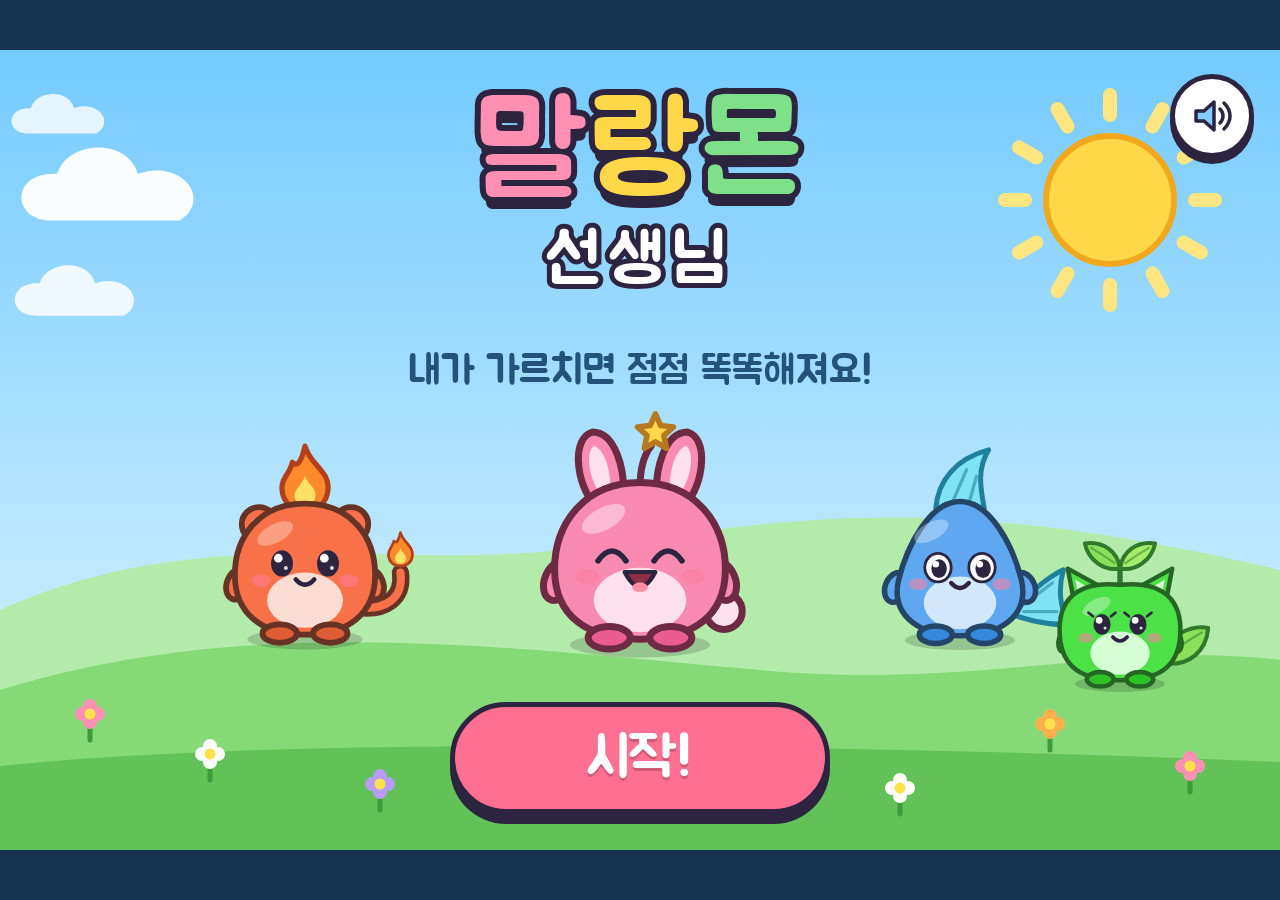
==== site/monster/index.html @ ee09e65b "말랑몬 선생님: AI를 직접 가르쳐 보는 초등 저학년용 태블릿 게임 - 알 부화 → 가르치기 → 배틀 → 진화 → 도감으로 이어지는 놀이 흐름 - 짝꿍의 두뇌는 가르친 예시만으로 " ====
<!doctype html>
<html lang="ko">
<head>
<meta charset="utf-8">
<meta name="viewport" content="width=device-width, initial-scale=1, maximum-scale=1, user-scalable=no, viewport-fit=cover">
<meta name="theme-color" content="#8fd6ff">
<meta name="mobile-web-app-capable" content="yes">
<meta name="apple-mobile-web-app-capable" content="yes">
<meta name="robots" content="noindex">
<title>말랑몬 선생님</title>
<link rel="manifest" href="manifest.webmanifest">
<link rel="icon" href="assets/icon.svg" type="image/svg+xml">
<link rel="preconnect" href="https://fonts.googleapis.com">
<link rel="preconnect" href="https://fonts.gstatic.com" crossorigin>
<link href="https://fonts.googleapis.com/css2?family=Jua&display=swap" rel="stylesheet">
<link rel="stylesheet" href="assets/game.css">
</head>
<body>
<div id="stage" aria-live="polite"></div>
<div id="rotate"><div class="rotate-box"><div class="rotate-ico">↻</div>태블릿을 옆으로 돌려 줘!</div></div>
<script src="assets/brain.js"></script>
<script src="assets/monsters.js"></script>
<script src="assets/audio.js"></script>
<script src="assets/game.js"></script>
</body>
</html>
---- site/monster/assets/game.css ----
/* 말랑몬 선생님 — 화면과 움직임
   무대(#stage)는 1280×800 크기로 그리고, 기기 화면에 맞게 통째로 늘이거나 줄여요. */
:root {
  --ink: #2d2440;
  --sky1: #7fd0ff; --sky2: #d8f4ff;
  --sun: #ffd84a;
  --fire: #ff7a3c; --fire-d: #c2401a; --fire-s: #ffe3d1;
  --water: #2fa8ef; --water-d: #1670b5; --water-s: #d8f1ff;
  --grass: #52c443; --grass-d: #2c8a2a; --grass-s: #def8d4;
  --pop: cubic-bezier(.34, 1.56, .64, 1);
  --font: 'Jua', 'Apple SD Gothic Neo', 'Noto Sans KR', 'Malgun Gothic', sans-serif;
}
* { box-sizing: border-box; -webkit-tap-highlight-color: transparent; }
html, body { margin: 0; height: 100%; overflow: hidden; background: #17324f; font-family: var(--font); color: var(--ink);
  -webkit-user-select: none; user-select: none; touch-action: none; overscroll-behavior: none; }
button { font-family: inherit; color: inherit; border: 0; background: none; padding: 0; cursor: pointer; }

#stage { position: absolute; left: 50%; top: 50%; width: 1280px; height: 800px; overflow: hidden; background: var(--sky2);
  transform-origin: 50% 50%; border-radius: 0; }
.scr { position: absolute; inset: 0; overflow: hidden; animation: scr-in .35s ease both; }
@keyframes scr-in { from { opacity: 0; } to { opacity: 1; } }

#rotate { display: none; position: fixed; inset: 0; background: rgba(23, 50, 79, .94); color: #fff; z-index: 50; align-items: center; justify-content: center; font-size: 30px; text-align: center; }
.rotate-ico { font-size: 90px; animation: spin 2.4s ease-in-out infinite; }
@keyframes spin { 0%, 20% { transform: rotate(0); } 60%, 100% { transform: rotate(90deg); } }
@media (orientation: portrait) and (max-width: 900px) { #rotate { display: flex; } }

/* ---------- 풍경 ---------- */
.bg { position: absolute; inset: 0; width: 100%; height: 100%; }
.cloud { animation: drift 60s linear infinite; }
.cloud.c2 { animation-duration: 90s; animation-delay: -40s; }
.cloud.c3 { animation-duration: 75s; animation-delay: -20s; }
@keyframes drift { from { transform: translateX(-320px); } to { transform: translateX(1500px); } }
.sun-rays { transform-box: fill-box; transform-origin: 50% 50%; animation: rays 40s linear infinite; }
@keyframes rays { to { transform: rotate(360deg); } }
.sway { transform-box: fill-box; transform-origin: 50% 100%; animation: sway 3.4s ease-in-out infinite; }
@keyframes sway { 0%, 100% { transform: rotate(-4deg); } 50% { transform: rotate(4deg); } }

/* ---------- 말랑몬 공통 움직임 ---------- */
.mw { position: absolute; width: 240px; height: 240px; pointer-events: none; }
.mw > svg, .mini > svg, .egg-w > svg { width: 100%; height: 100%; overflow: visible; display: block; }
.mon .mon-body { transform-box: fill-box; transform-origin: 50% 100%; animation: breathe 2.6s ease-in-out infinite; animation-delay: var(--d, 0s); }
@keyframes breathe { 0%, 100% { transform: scale(1, 1); } 50% { transform: scale(1.035, .962); } }
.mon .tail { transform-box: fill-box; transform-origin: 0% 85%; animation: wag 1.3s ease-in-out infinite; animation-delay: var(--d, 0s); }
@keyframes wag { 0%, 100% { transform: rotate(-7deg); } 50% { transform: rotate(8deg); } }
.mon .orn-flame { transform-box: fill-box; transform-origin: 50% 100%; animation: flicker .42s ease-in-out infinite alternate; }
@keyframes flicker { from { transform: scale(1, 1) skewX(-3deg); } to { transform: scale(.93, 1.1) skewX(4deg); } }
.mon .orn-leaf, .mon .orn-fin { transform-box: fill-box; transform-origin: 50% 100%; animation: sway 2.8s ease-in-out infinite; animation-delay: var(--d, 0s); }
.mon .eyes { transform-box: fill-box; transform-origin: 50% 50%; animation: blink 4.4s infinite; animation-delay: var(--d, 0s); }
.mon .eyes.no-blink { animation: none; }
@keyframes blink { 0%, 93%, 100% { transform: scaleY(1); } 96% { transform: scaleY(.08); } }
.mon .antenna { transform-box: fill-box; transform-origin: 30% 100%; animation: sway 2.2s ease-in-out infinite; }
.mon .wing-l { transform-box: fill-box; transform-origin: 100% 90%; animation: flap-l 1.1s ease-in-out infinite; }
.mon .wing-r { transform-box: fill-box; transform-origin: 0% 90%; animation: flap-r 1.1s ease-in-out infinite; }
@keyframes flap-l { 0%, 100% { transform: rotate(0); } 50% { transform: rotate(-14deg); } }
@keyframes flap-r { 0%, 100% { transform: rotate(0); } 50% { transform: rotate(14deg); } }
.mon .scarf-tail { transform-box: fill-box; transform-origin: 50% 0%; animation: sway 1.8s ease-in-out infinite; }
.mon.is-shadow .mon-all { filter: brightness(0) opacity(.28); }
.mon.is-shadow .mon-body, .mon.is-shadow .tail, .mon.is-shadow .eyes, .mon.is-shadow .orn-flame, .mon.is-shadow .orn-leaf, .mon.is-shadow .orn-fin { animation: none; }
.mw.glow .spark, .mini.glow .spark { animation: spark .5s ease-in-out infinite alternate; }
@keyframes spark { from { filter: drop-shadow(0 0 2px #fff6a8); } to { filter: drop-shadow(0 0 14px #ffe24a) brightness(1.25); } }
.mw.flash > svg { animation: flash .28s steps(2) 2; }
@keyframes flash { 50% { filter: brightness(3) saturate(0); } }

/* ---------- 말풍선 ---------- */
.bubble { position: absolute; background: #fff; border: 5px solid var(--ink); border-radius: 34px; padding: 20px 30px; font-size: 36px; line-height: 1.32; letter-spacing: .2px;
  box-shadow: 0 8px 0 rgba(45, 36, 64, .18); min-height: 92px; display: flex; align-items: center; opacity: 0; transform: scale(.7); transform-origin: 20% 100%; transition: opacity .18s, transform .3s var(--pop); z-index: 6; word-break: keep-all; }
.bubble.on { opacity: 1; transform: scale(1); }
.bubble::after { content: ''; position: absolute; left: var(--tail-x, 70px); bottom: -24px; width: 34px; height: 34px; background: #fff; border-right: 5px solid var(--ink); border-bottom: 5px solid var(--ink); transform: rotate(45deg) skew(12deg, 12deg); border-radius: 0 0 8px 0; }
.bubble.tail-left::after { left: -22px; bottom: 26px; transform: rotate(135deg) skew(12deg, 12deg); }
.bubble.tail-none::after { display: none; }
.bubble b { color: #ff5e7e; font-weight: 400; white-space: nowrap; }
.bubble span[class^='t-'] { white-space: nowrap; }
.bubble .t-fire { color: var(--fire-d); } .bubble .t-water { color: var(--water-d); } .bubble .t-grass { color: var(--grass-d); }

/* ---------- 버튼 ---------- */
.btn { position: absolute; display: flex; align-items: center; justify-content: center; gap: 14px; font-size: 44px; padding: 0 44px; height: 104px; border-radius: 52px; color: #fff; background: #ff6f91; border: 5px solid var(--ink);
  box-shadow: 0 10px 0 var(--ink); transition: transform .08s, box-shadow .08s; text-shadow: 0 3px 0 rgba(0, 0, 0, .18); z-index: 8; }
.btn:active, .btn.down { transform: translateY(8px); box-shadow: 0 2px 0 var(--ink); }
.btn.yellow { background: #ffc93c; color: var(--ink); text-shadow: 0 3px 0 rgba(255, 255, 255, .4); }
.btn.green { background: #52c443; }
.btn.blue { background: #3fa9f5; }
.btn.pulse { animation: pulse 1.1s ease-in-out infinite; }
@keyframes pulse { 0%, 100% { transform: scale(1); } 50% { transform: scale(1.07); } }
.btn.pulse:active { animation: none; }
.next { right: 40px; bottom: 34px; width: 132px; height: 104px; padding: 0; font-size: 52px; }
.ico-btn { position: absolute; width: 84px; height: 84px; border-radius: 50%; background: #fff; border: 5px solid var(--ink); box-shadow: 0 6px 0 var(--ink); display: flex; align-items: center; justify-content: center; z-index: 9; }
.ico-btn:active { transform: translateY(5px); box-shadow: 0 1px 0 var(--ink); }
.ico-btn svg { width: 48px; height: 48px; }
.ico-home { left: 26px; top: 24px; }
.ico-sound { right: 26px; top: 24px; }

/* 손가락 안내 */
.hand { position: absolute; width: 96px; height: 96px; z-index: 20; pointer-events: none; filter: drop-shadow(0 6px 0 rgba(0, 0, 0, .2)); }
.hand svg { width: 100%; height: 100%; display: block; }
.hand.down svg { transform: rotate(180deg); }
.hand.tap { animation: hand-tap .9s ease-in-out infinite; }
@keyframes hand-tap { 0%, 100% { transform: translate(0, 0) scale(1); } 50% { transform: translate(-10px, -18px) scale(.92); } }
.hand.dragging { animation: hand-drag 2.2s ease-in-out infinite; }
@keyframes hand-drag { 0%, 12% { transform: translate(0, 0); opacity: 0; } 22% { opacity: 1; } 78% { transform: translate(var(--hx, 0), var(--hy, 200px)); opacity: 1; } 100% { transform: translate(var(--hx, 0), var(--hy, 200px)); opacity: 0; } }

/* ---------- 타이틀 ---------- */
.logo { position: absolute; left: 0; right: 0; top: 40px; margin: 0; text-align: center; font-weight: 400; font-size: 128px; line-height: 1; letter-spacing: 4px; }
.logo span { display: inline-block; color: #fff; -webkit-text-stroke: 12px var(--ink); paint-order: stroke fill; text-shadow: 0 12px 0 var(--ink); animation: bob 1.6s ease-in-out infinite; }
.logo span:nth-child(1) { color: #ff8fb3; } .logo span:nth-child(2) { color: #ffd84a; animation-delay: .12s; } .logo span:nth-child(3) { color: #7fe08a; animation-delay: .24s; }
.logo em { display: block; font-style: normal; font-size: 70px; color: #fff; -webkit-text-stroke: 10px var(--ink); paint-order: stroke fill; margin-top: 8px; letter-spacing: 8px; }
@keyframes bob { 0%, 100% { transform: translateY(0); } 50% { transform: translateY(-14px); } }
.tagline { position: absolute; left: 0; right: 0; top: 296px; text-align: center; font-size: 40px; color: #23527a; margin: 0; }
.btn-start { left: 50%; bottom: 36px; margin-left: -190px; width: 380px; height: 112px; font-size: 56px; border-radius: 60px; }

/* ---------- 알 고르기 ---------- */
.egg-w { position: absolute; width: 240px; height: 240px; transition: transform .5s var(--pop), opacity .4s; }
.egg-w .egg-body { transform-box: fill-box; transform-origin: 50% 100%; animation: wobble 2.2s ease-in-out infinite; animation-delay: var(--d, 0s); }
@keyframes wobble { 0%, 100% { transform: rotate(-5deg); } 50% { transform: rotate(5deg); } }
.egg-w.knock .egg-body { animation: knock .32s ease-in-out; }
@keyframes knock { 0%, 100% { transform: rotate(0) scale(1); } 25% { transform: rotate(-12deg) scale(1.06, .94); } 60% { transform: rotate(10deg) scale(.96, 1.05); } }
.nest { position: absolute; width: 260px; height: 70px; }
.berry { position: absolute; width: 120px; height: 120px; z-index: 12; touch-action: none; }
.berry svg { width: 100%; height: 100%; overflow: visible; }
.berry.wait { animation: bob 1.2s ease-in-out infinite; }

/* ---------- 홈 ---------- */
.status { position: absolute; left: 130px; top: 24px; height: 84px; display: flex; align-items: center; gap: 16px; z-index: 7; }
.pill { height: 78px; background: #fff; border: 5px solid var(--ink); border-radius: 40px; padding: 0 24px 0 14px; display: flex; align-items: center; gap: 12px; font-size: 32px; box-shadow: 0 6px 0 rgba(45, 36, 64, .18); }
.pill .lv { width: 54px; height: 54px; border-radius: 50%; background: var(--sun); border: 4px solid var(--ink); display: flex; align-items: center; justify-content: center; font-size: 30px; }
.bar { width: 190px; height: 28px; border-radius: 14px; background: #e6e2ee; border: 4px solid var(--ink); overflow: hidden; }
.bar i { display: block; height: 100%; width: 0; background: linear-gradient(#ffe36e, #ffb629); border-radius: 0 10px 10px 0; transition: width .9s cubic-bezier(.2, .8, .2, 1); }
.bar.smart i { background: linear-gradient(#8ef0ff, #2fa8ef); }
.pill svg { width: 44px; height: 44px; }
.pill .num { min-width: 62px; text-align: right; }
.menu { position: absolute; left: 0; right: 0; bottom: 34px; display: flex; justify-content: center; gap: 34px; z-index: 7; }
.card-btn { position: relative; width: 330px; height: 170px; border-radius: 40px; border: 5px solid var(--ink); box-shadow: 0 10px 0 var(--ink); display: flex; align-items: center; gap: 12px; padding: 0 22px; font-size: 46px; color: #fff; text-shadow: 0 3px 0 rgba(0, 0, 0, .2); transition: transform .08s, box-shadow .08s; }
.card-btn:active { transform: translateY(8px); box-shadow: 0 2px 0 var(--ink); }
.card-btn svg { width: 110px; height: 110px; flex: none; }
.card-btn.teach { background: linear-gradient(#ffb04d, #ff8a3c); }
.card-btn.explore { background: linear-gradient(#63d3ff, #2f9df0); }
.card-btn.dex { background: linear-gradient(#b99bff, #8a5cf6); }
.card-btn .badge { position: absolute; right: -14px; top: -18px; min-width: 60px; height: 60px; padding: 0 12px; border-radius: 30px; background: #ff4f6d; border: 5px solid var(--ink); font-size: 32px; display: flex; align-items: center; justify-content: center; animation: pulse 1s ease-in-out infinite; }
.card-btn.locked { filter: grayscale(.9) brightness(.9); }
.partner-hit { position: absolute; z-index: 5; border-radius: 50%; }

/* ---------- 수업 ---------- */
.zone { position: absolute; top: 536px; width: 384px; height: 244px; border-radius: 40px; border: 6px solid var(--ink); overflow: hidden; box-shadow: 0 8px 0 rgba(45, 36, 64, .25); transition: transform .2s var(--pop), box-shadow .2s; }
.zone .zone-art { position: absolute; inset: 0; width: 100%; height: 100%; }
.zone .zone-label { position: absolute; left: 16px; top: 14px; height: 72px; padding: 0 24px 0 10px; border-radius: 36px; background: #fff; border: 5px solid var(--ink); display: flex; align-items: center; gap: 6px; font-size: 44px; }
.zone .zone-label svg { width: 52px; height: 52px; }
.zone .shelf { position: absolute; left: 10px; right: 10px; bottom: 2px; height: 104px; display: flex; align-items: flex-end; justify-content: flex-end; }
.zone .shelf .mini { width: 92px; height: 92px; margin-left: -34px; flex: none; }
.zone.hot { transform: scale(1.06) translateY(-8px); box-shadow: 0 0 0 10px #fff, 0 16px 0 rgba(45, 36, 64, .25); z-index: 4; }
.zone.hint { animation: zone-hint .7s ease-in-out infinite; z-index: 4; }
@keyframes zone-hint { 0%, 100% { box-shadow: 0 0 0 0 #fff, 0 8px 0 rgba(45, 36, 64, .25); } 50% { box-shadow: 0 0 0 14px #fff36e, 0 8px 0 rgba(45, 36, 64, .25); } }
.zone.nope { animation: nope .4s ease-in-out; }
@keyframes nope { 0%, 100% { transform: translateX(0); } 25% { transform: translateX(-14px); } 75% { transform: translateX(14px); } }
.zone.yes { animation: yes .5s var(--pop); }
@keyframes yes { 50% { transform: scale(1.1); } }
.lava { animation: lava 1.6s ease-in-out infinite alternate; }
@keyframes lava { from { opacity: .65; } to { opacity: 1; } }
.wave { animation: wave 3s ease-in-out infinite alternate; }
.wave.w2 { animation-duration: 4s; animation-direction: alternate-reverse; }
@keyframes wave { from { transform: translateX(-18px); } to { transform: translateX(18px); } }

.card { position: absolute; width: 270px; height: 270px; z-index: 10; touch-action: none; cursor: grab; }
.card .mw { position: absolute; inset: 0; width: 100%; height: 100%; }
.card .tag { position: absolute; right: -6px; top: -4px; height: 66px; padding: 0 20px 0 8px; border-radius: 33px; background: #fff; border: 5px solid var(--ink); display: flex; align-items: center; gap: 4px; font-size: 34px; box-shadow: 0 5px 0 rgba(45, 36, 64, .2); animation: bob 1.4s ease-in-out infinite; }
.card .tag svg { width: 46px; height: 46px; }
.card.grab { cursor: grabbing; filter: drop-shadow(0 26px 14px rgba(0, 0, 0, .22)); z-index: 15; }
.card.picked::before { content: ''; position: absolute; inset: -10px; border-radius: 50%; border: 8px dashed #fff; animation: rays 6s linear infinite; }
.dots { position: absolute; left: 50%; top: 40px; transform: translateX(-50%); display: flex; gap: 14px; z-index: 6; }
.dots i { width: 30px; height: 30px; border-radius: 50%; background: #fff; border: 5px solid var(--ink); transition: background .3s, transform .3s var(--pop); }
.dots i.done { background: var(--sun); transform: scale(1.15); }
.lesson-smart { position: absolute; right: 130px; top: 26px; z-index: 6; }

/* ---------- 배틀 ---------- */
.hud { position: absolute; top: 24px; height: 96px; background: #fff; border: 5px solid var(--ink); border-radius: 30px; box-shadow: 0 6px 0 rgba(45, 36, 64, .2); padding: 8px 22px; z-index: 6; display: flex; flex-direction: column; justify-content: center; min-width: 300px; }
.hud.me { left: 130px; } .hud.foe { right: 130px; }
.hud .nm { font-size: 30px; display: flex; align-items: center; gap: 8px; height: 38px; }
.hud .nm svg { width: 34px; height: 34px; }
.hearts { display: flex; gap: 6px; height: 36px; }
.hearts svg { width: 36px; height: 36px; transition: transform .3s var(--pop), filter .3s; }
.hearts svg.off { filter: grayscale(1) brightness(1.5) opacity(.45); transform: scale(.8); }
.hpbar { width: 250px; height: 24px; border-radius: 12px; background: #e6e2ee; border: 4px solid var(--ink); overflow: hidden; }
.hpbar i { display: block; height: 100%; width: 100%; background: linear-gradient(#8df07a, #3fbf3a); transition: width .5s cubic-bezier(.2, .8, .2, 1), background .3s; }
.hpbar i.low { background: linear-gradient(#ffb04d, #ff6a3c); }
.think { position: absolute; left: 150px; top: 150px; width: 470px; height: 214px; background: #fff; border: 5px solid var(--ink); border-radius: 60px; box-shadow: 0 8px 0 rgba(45, 36, 64, .18); z-index: 7; display: flex; align-items: center; justify-content: center; gap: 12px; font-size: 34px; opacity: 0; transform: scale(.4); transform-origin: 30% 120%; transition: opacity .2s, transform .35s var(--pop); padding: 0 20px; text-align: center; line-height: 1.25; }
.think.on { opacity: 1; transform: scale(1); }
.think::before, .think::after { content: ''; position: absolute; background: #fff; border: 5px solid var(--ink); border-radius: 50%; }
.think::before { width: 40px; height: 40px; left: 110px; bottom: -44px; }
.think::after { width: 22px; height: 22px; left: 96px; bottom: -74px; }
.think .mini { width: 140px; height: 140px; flex: none; }
.think .arrow { font-size: 44px; color: #b9b2c9; }
.think .ticon svg { width: 92px; height: 92px; animation: pop-in .4s var(--pop) both; }
.think .q { font-size: 110px; color: #b9b2c9; animation: bob .8s ease-in-out infinite; }
.dotty i { display: inline-block; width: 18px; height: 18px; margin: 0 6px; border-radius: 50%; background: #b9b2c9; animation: dotty .9s ease-in-out infinite; }
.dotty i:nth-child(2) { animation-delay: .15s; } .dotty i:nth-child(3) { animation-delay: .3s; }
@keyframes dotty { 0%, 100% { transform: translateY(0); } 40% { transform: translateY(-16px); } }
.battle-bubble { left: 250px; right: 250px; bottom: 30px; justify-content: center; text-align: center; min-height: 110px; }
.btn-attack { left: 50%; bottom: 34px; margin-left: -170px; width: 340px; height: 116px; font-size: 56px; border-radius: 58px; }
.callout { position: absolute; left: 0; right: 0; top: 300px; text-align: center; font-size: 96px; color: #fff; -webkit-text-stroke: 12px var(--ink); paint-order: stroke fill; z-index: 16; pointer-events: none; animation: callout 1.1s var(--pop) both; }
.callout.good { color: #ffe24a; } .callout.meh { color: #cfd6e6; font-size: 72px; }
@keyframes callout { 0% { transform: scale(.2) rotate(-8deg); opacity: 0; } 25% { transform: scale(1.12) rotate(2deg); opacity: 1; } 75% { transform: scale(1) rotate(0); opacity: 1; } 100% { transform: scale(1.15); opacity: 0; } }
.shot { position: absolute; width: 96px; height: 96px; z-index: 14; pointer-events: none; }
.shot svg { width: 100%; height: 100%; overflow: visible; }
.p { position: absolute; z-index: 15; pointer-events: none; border-radius: 50%; }
.p.star { border-radius: 0; background: none !important; }
.p.star svg { width: 100%; height: 100%; overflow: visible; }
.shake { animation: shake .4s linear; }
@keyframes shake { 0%, 100% { transform: translate(0, 0); } 20% { transform: translate(-10px, 6px); } 40% { transform: translate(9px, -6px); } 60% { transform: translate(-7px, -4px); } 80% { transform: translate(6px, 5px); } }
@keyframes pop-in { from { transform: scale(0); } to { transform: scale(1); } }

/* ---------- 겹쳐 보여 주는 판 (보상, 진화, 도감) ---------- */
.veil { position: absolute; inset: 0; background: rgba(28, 22, 48, .62); z-index: 30; display: flex; align-items: center; justify-content: center; animation: scr-in .3s ease both; }
.panel { position: relative; width: 860px; padding: 40px 50px 150px; border-radius: 50px; background: #fffaf0; border: 6px solid var(--ink); box-shadow: 0 14px 0 var(--ink); text-align: center; animation: panel-in .5s var(--pop) both; }
@keyframes panel-in { from { transform: scale(.6) translateY(60px); opacity: 0; } to { transform: none; opacity: 1; } }
.panel h2 { margin: 0 0 20px; font-weight: 400; font-size: 64px; color: #ff6f91; }
.panel p { margin: 10px 0; font-size: 36px; line-height: 1.35; word-break: keep-all; }
.panel .row { display: flex; align-items: center; justify-content: center; gap: 20px; font-size: 38px; margin: 22px 0; }
.panel .row .bar { width: 420px; height: 40px; border-radius: 20px; }
.panel .row .num { min-width: 110px; text-align: left; font-size: 46px; }
.panel .row svg { width: 60px; height: 60px; }
.panel .friends { display: flex; justify-content: center; gap: 4px; min-height: 150px; }
.panel .friends .mini { width: 150px; height: 150px; animation: pop-in .5s var(--pop) both; }
.panel .btn { left: 50%; bottom: 34px; margin-left: -150px; width: 300px; }
.up { color: #1b9a4a; font-size: 34px; animation: pop-in .5s var(--pop) both; display: inline-block; }

.evo { position: absolute; inset: 0; z-index: 40; background: radial-gradient(circle at 50% 55%, #fff7c2 0, #ffb84d 26%, #6b3fd4 62%, #1c1630 100%); display: flex; align-items: center; justify-content: center; animation: scr-in .4s ease both; overflow: hidden; }
.evo .rays { position: absolute; left: 50%; top: 55%; width: 1800px; height: 1800px; margin: -900px 0 0 -900px; background: repeating-conic-gradient(rgba(255, 255, 255, .22) 0 10deg, transparent 10deg 20deg); animation: rays 14s linear infinite; }
.evo .mw { position: absolute; left: 50%; top: 55%; width: 420px; height: 420px; margin: -230px 0 0 -210px; }
.evo .mw.white > svg { filter: brightness(0) invert(1) drop-shadow(0 0 30px #fff); }
.evo .mw.pulse-a { animation: evo-pulse .5s ease-in-out infinite; }
@keyframes evo-pulse { 0%, 100% { transform: scale(1); } 50% { transform: scale(1.18); } }
.evo h2 { position: absolute; left: 0; right: 0; top: 50px; margin: 0; font-weight: 400; font-size: 100px; text-align: center; color: #fff; -webkit-text-stroke: 12px var(--ink); paint-order: stroke fill; }
.evo .btn { left: 50%; bottom: 40px; margin-left: -150px; width: 300px; }
.evo .whiteout { position: absolute; inset: 0; background: #fff; opacity: 0; pointer-events: none; }

.dex-title { position: absolute; left: 130px; top: 22px; font-size: 60px; margin: 0; font-weight: 400; color: #fff; -webkit-text-stroke: 10px var(--ink); paint-order: stroke fill; }
.dex-count { position: absolute; left: 290px; top: 34px; font-size: 36px; background: #fff; border: 5px solid var(--ink); border-radius: 34px; padding: 6px 24px; }
.dex-grid { position: absolute; left: 30px; top: 130px; width: 760px; display: grid; grid-template-columns: repeat(3, 1fr); gap: 16px; }
.dex-cell { position: relative; height: 204px; border-radius: 30px; border: 5px solid var(--ink); background: #fff; box-shadow: 0 6px 0 rgba(45, 36, 64, .2); overflow: hidden; }
.dex-cell.t-fire { background: var(--fire-s); } .dex-cell.t-water { background: var(--water-s); } .dex-cell.t-grass { background: var(--grass-s); }
.dex-cell .mini { position: absolute; left: 50%; top: 2px; width: 160px; height: 160px; margin-left: -80px; }
.dex-cell .nm { position: absolute; left: 0; right: 0; bottom: 8px; text-align: center; font-size: 30px; }
.dex-cell .cnt { position: absolute; right: 10px; top: 8px; font-size: 26px; background: #fff; border: 4px solid var(--ink); border-radius: 20px; padding: 0 12px; }
.dex-cell .ti { position: absolute; left: 10px; top: 8px; width: 40px; height: 40px; }
.dex-cell .ti svg { width: 100%; height: 100%; }
.dex-cell.unknown { background: #e9e6f2; }
.dex-cell.unknown .nm { color: #9a94ad; }
.mem { position: absolute; right: 30px; top: 130px; width: 430px; height: 644px; border-radius: 34px; border: 5px solid var(--ink); background: #fffaf0; box-shadow: 0 6px 0 rgba(45, 36, 64, .2); padding: 18px 20px; }
.mem h3 { margin: 0 0 4px; font-weight: 400; font-size: 38px; text-align: center; }
.mem p { margin: 0 0 10px; font-size: 26px; text-align: center; color: #6c6485; }
.mem-row { display: flex; align-items: center; gap: 8px; height: 150px; border-radius: 24px; margin-bottom: 12px; padding: 0 12px; overflow: hidden; }
.mem-row.t-fire { background: var(--fire-s); } .mem-row.t-water { background: var(--water-s); } .mem-row.t-grass { background: var(--grass-s); }
.mem-row > svg { width: 60px; height: 60px; flex: none; }
.mem-row .minis { display: flex; flex: 1; overflow: hidden; }
.mem-row .mini { width: 84px; height: 84px; margin-right: -42px; flex: none; }
.mem-row .n { font-size: 40px; flex: none; min-width: 56px; text-align: right; }
.mem-empty { font-size: 26px; color: #9a94ad; }
.reset { position: absolute; right: 124px; top: 44px; font-size: 22px; color: #9a94ad; text-decoration: underline; z-index: 9; padding: 10px; }

.mini { position: relative; pointer-events: none; }

@media (prefers-reduced-motion: reduce) {
  .cloud, .sun-rays, .logo span, .btn.pulse, .evo .rays { animation: none !important; }
}
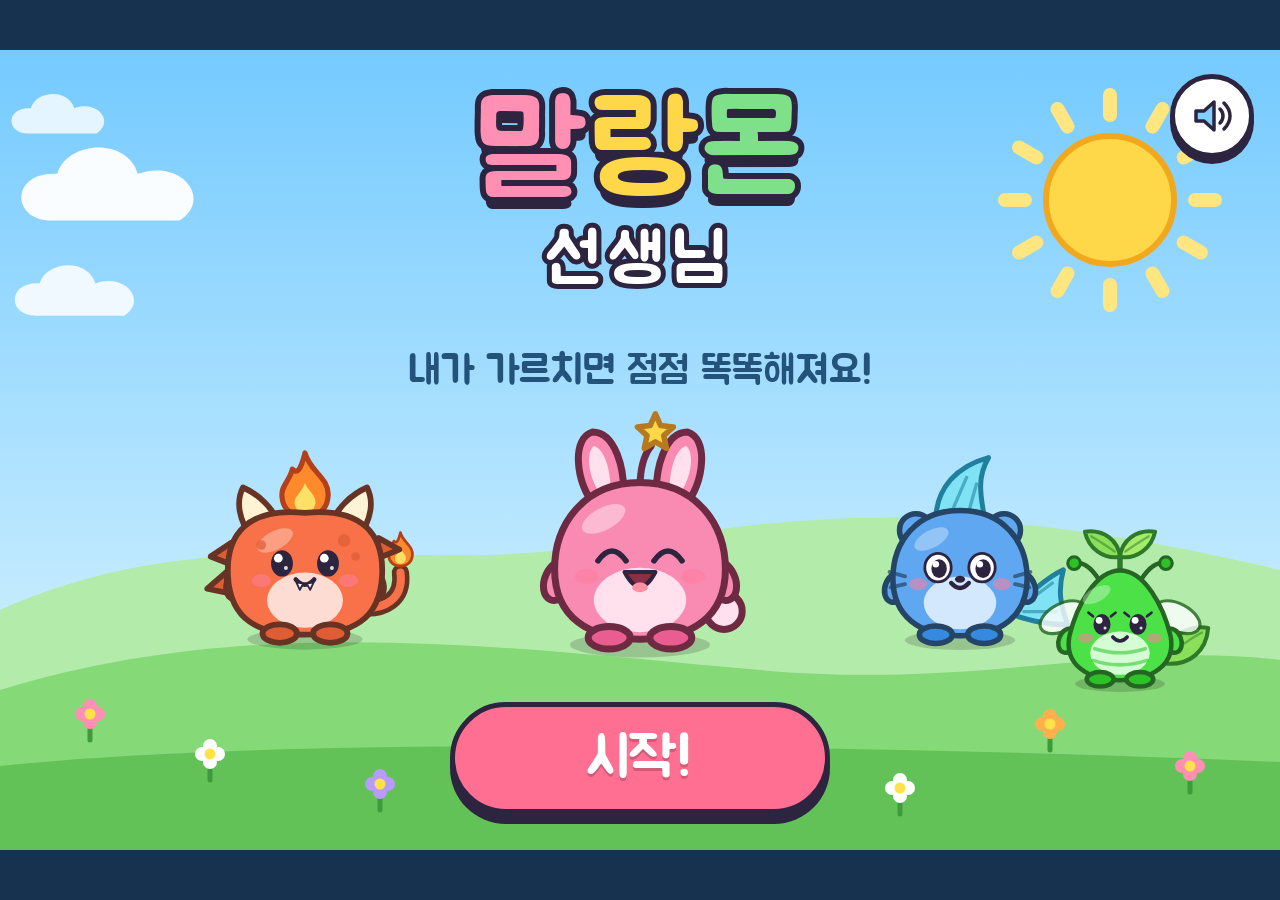
==== commit 6fb73348: "말랑몬 선생님: 이름·아바타, 걸어 다니는 동네 지도, 전설 말랑몬 - 아이마다 따로 저장하는 프로필(최대 4명)과 내 모습 꾸미기. 이름은 기기에만 저장 - 제주 바닷가 아파트 " ====
--- a/site/monster/index.html
+++ b/site/monster/index.html
@@ -20,6 +20,8 @@
 <div id="rotate"><div class="rotate-box"><div class="rotate-ico">↻</div>태블릿을 옆으로 돌려 줘!</div></div>
 <script src="assets/brain.js"></script>
 <script src="assets/monsters.js"></script>
+<script src="assets/art2.js"></script>
+<script src="assets/world.js"></script>
 <script src="assets/audio.js"></script>
 <script src="assets/game.js"></script>
 </body>
--- a/site/monster/assets/game.css
+++ b/site/monster/assets/game.css
@@ -13,6 +13,7 @@
 * { box-sizing: border-box; -webkit-tap-highlight-color: transparent; }
 html, body { margin: 0; height: 100%; overflow: hidden; background: #17324f; font-family: var(--font); color: var(--ink);
   -webkit-user-select: none; user-select: none; touch-action: none; overscroll-behavior: none; }
+input { font-family: inherit; -webkit-user-select: text; user-select: text; }
 button { font-family: inherit; color: inherit; border: 0; background: none; padding: 0; cursor: pointer; }
 
 #stage { position: absolute; left: 50%; top: 50%; width: 1280px; height: 800px; overflow: hidden; background: var(--sky2);
@@ -234,11 +235,11 @@
 
 .dex-title { position: absolute; left: 130px; top: 22px; font-size: 60px; margin: 0; font-weight: 400; color: #fff; -webkit-text-stroke: 10px var(--ink); paint-order: stroke fill; }
 .dex-count { position: absolute; left: 290px; top: 34px; font-size: 36px; background: #fff; border: 5px solid var(--ink); border-radius: 34px; padding: 6px 24px; }
-.dex-grid { position: absolute; left: 30px; top: 130px; width: 760px; display: grid; grid-template-columns: repeat(3, 1fr); gap: 16px; }
-.dex-cell { position: relative; height: 204px; border-radius: 30px; border: 5px solid var(--ink); background: #fff; box-shadow: 0 6px 0 rgba(45, 36, 64, .2); overflow: hidden; }
+.dex-grid { position: absolute; left: 30px; top: 126px; width: 760px; display: grid; grid-template-columns: repeat(3, 1fr); gap: 12px; }
+.dex-cell { position: relative; height: 150px; border-radius: 30px; border: 5px solid var(--ink); background: #fff; box-shadow: 0 6px 0 rgba(45, 36, 64, .2); overflow: hidden; }
 .dex-cell.t-fire { background: var(--fire-s); } .dex-cell.t-water { background: var(--water-s); } .dex-cell.t-grass { background: var(--grass-s); }
-.dex-cell .mini { position: absolute; left: 50%; top: 2px; width: 160px; height: 160px; margin-left: -80px; }
-.dex-cell .nm { position: absolute; left: 0; right: 0; bottom: 8px; text-align: center; font-size: 30px; }
+.dex-cell .mini { position: absolute; left: 50%; top: 0; width: 118px; height: 118px; margin-left: -59px; }
+.dex-cell .nm { position: absolute; left: 0; right: 0; bottom: 5px; text-align: center; font-size: 26px; }
 .dex-cell .cnt { position: absolute; right: 10px; top: 8px; font-size: 26px; background: #fff; border: 4px solid var(--ink); border-radius: 20px; padding: 0 12px; }
 .dex-cell .ti { position: absolute; left: 10px; top: 8px; width: 40px; height: 40px; }
 .dex-cell .ti svg { width: 100%; height: 100%; }
@@ -258,6 +259,103 @@
 
 .mini { position: relative; pointer-events: none; }
 
+.dex-cell .kind { position: absolute; left: 54px; top: 10px; font-size: 20px; color: #6c6485; }
+.dex-cell.legend { background: linear-gradient(#fff3b8, #ffd66e); border-color: #b7791f; box-shadow: 0 6px 0 #b7791f; }
+.dex-cell.legend.unknown { background: #e9e6f2; border-color: var(--ink); box-shadow: 0 6px 0 rgba(45, 36, 64, .2); }
+.dex-cell.legend .mini { width: 132px; height: 132px; margin-left: -66px; top: -8px; }
+.dex-edit { position: absolute; left: 540px; top: 30px; height: 68px; padding: 0 26px; border-radius: 34px; background: #fff; border: 5px solid var(--ink); box-shadow: 0 6px 0 var(--ink); font-size: 30px; z-index: 9; }
+
+/* ---------- 전설과 곤충 날개 ---------- */
+.mon-legend .aura { opacity: .22; transform-box: fill-box; transform-origin: 50% 50%; animation: aura 1.8s ease-in-out infinite; }
+@keyframes aura { 0%, 100% { transform: scale(.86); opacity: .16; } 50% { transform: scale(1.04); opacity: .34; } }
+.mon-legend .lg-wing.wing-l { transform-box: fill-box; transform-origin: 100% 100%; animation: flap-l 1.5s ease-in-out infinite; }
+.mon-legend .lg-wing.wing-r { transform-box: fill-box; transform-origin: 0% 100%; animation: flap-r 1.5s ease-in-out infinite; }
+.mon-legend .mon-body { animation-duration: 3.2s; }
+.mon-legend.is-shadow .aura { display: none; }
+.mon .bugwing { transform-box: fill-box; animation: buzz .12s linear infinite alternate; }
+.mon .bw-l { transform-origin: 100% 60%; } .mon .bw-r { transform-origin: 0% 60%; }
+@keyframes buzz { from { transform: rotate(-7deg); } to { transform: rotate(7deg); } }
+.mon.is-shadow .bugwing { animation: none; }
+
+/* ---------- 주인공 아이 ---------- */
+.kid { overflow: visible; display: block; width: 100%; height: 100%; }
+.kid .leg { transform-box: fill-box; transform-origin: 50% 0; }
+.kid .kid-top { animation: kidle 2.4s ease-in-out infinite; }
+@keyframes kidle { 0%, 100% { transform: translateY(0); } 50% { transform: translateY(1.6px); } }
+.kid.walking .leg-l { animation: step .34s ease-in-out infinite alternate; }
+.kid.walking .leg-r { animation: step .34s ease-in-out infinite alternate-reverse; }
+@keyframes step { from { transform: rotate(-26deg); } to { transform: rotate(26deg); } }
+.kid.walking .kid-top { animation: kbob .17s ease-in-out infinite alternate; }
+@keyframes kbob { from { transform: translateY(0); } to { transform: translateY(-5px); } }
+.kid .arm { transform-box: fill-box; transform-origin: 50% 8%; }
+.kid.walking .arm-l { animation: step .34s ease-in-out infinite alternate-reverse; }
+.kid.walking .arm-r { animation: step .34s ease-in-out infinite alternate; }
+
+/* ---------- 누가 할까 / 이름 / 꾸미기 ---------- */
+.big-title { position: absolute; left: 0; right: 0; top: 46px; margin: 0; text-align: center; font-weight: 400; font-size: 76px; color: #fff; -webkit-text-stroke: 11px var(--ink); paint-order: stroke fill; }
+.pf-row { position: absolute; left: 0; right: 0; top: 200px; display: flex; justify-content: center; gap: 30px; }
+.pf-card { position: relative; width: 262px; height: 440px; border-radius: 44px; background: #fffaf0; border: 6px solid var(--ink); box-shadow: 0 12px 0 var(--ink); display: flex; flex-direction: column; align-items: center; padding-top: 18px; transition: transform .08s, box-shadow .08s; animation: panel-in .5s var(--pop) both; }
+.pf-card:active { transform: translateY(9px); box-shadow: 0 3px 0 var(--ink); }
+.pf-card .av { width: 170px; height: 240px; }
+.pf-card .pn { font-size: 46px; margin-top: 2px; }
+.pf-card .pl { font-size: 28px; color: #6c6485; margin-top: 2px; }
+.pf-card .pm { position: absolute; right: -16px; top: 150px; width: 110px; height: 110px; }
+.pf-card.new { background: #eaf7ff; border-style: dashed; }
+.pf-card .tag { position: absolute; top: -22px; left: 50%; transform: translateX(-50%); background: #ffc93c; border: 5px solid var(--ink); border-radius: 26px; padding: 2px 20px; font-size: 26px; white-space: nowrap; }
+.pf-card .plus { font-size: 150px; line-height: 250px; color: #7fb4d8; }
+.name-in { position: absolute; left: 50%; top: 330px; margin-left: -260px; width: 520px; height: 120px; border-radius: 40px; border: 6px solid var(--ink); background: #fff; font-size: 64px; text-align: center; color: var(--ink); box-shadow: inset 0 6px 0 rgba(45, 36, 64, .1); outline: none; }
+.name-in.nope { animation: nope .4s ease-in-out; }
+.name-chips { position: absolute; left: 0; right: 0; top: 480px; display: flex; justify-content: center; gap: 18px; }
+.chip { height: 74px; padding: 0 30px; border-radius: 37px; background: #fff; border: 5px solid var(--ink); box-shadow: 0 6px 0 var(--ink); font-size: 36px; }
+.chip:active { transform: translateY(5px); box-shadow: 0 1px 0 var(--ink); }
+.mk-prev { position: absolute; left: 70px; top: 120px; width: 400px; height: 560px; border-radius: 50px; background: rgba(255, 255, 255, .7); border: 6px solid var(--ink); display: flex; flex-direction: column; align-items: center; justify-content: center; }
+.mk-prev .av { width: 300px; height: 425px; }
+.mk-prev .pn { font-size: 46px; }
+.mk-rows { position: absolute; left: 510px; top: 112px; width: 730px; }
+.mk-row { display: flex; align-items: center; gap: 12px; height: 96px; }
+.mk-row .lab { width: 118px; font-size: 30px; text-align: right; padding-right: 8px; color: #23527a; }
+.opt { width: 82px; height: 82px; border-radius: 24px; background: #fff; border: 5px solid var(--ink); box-shadow: 0 5px 0 rgba(45, 36, 64, .3); padding: 0; overflow: hidden; display: flex; align-items: center; justify-content: center; }
+.opt.sw { border-radius: 50%; width: 72px; height: 72px; }
+.opt .av { width: 96px; height: 136px; margin-top: 52px; flex: none; }
+.opt.on { box-shadow: 0 0 0 7px #ffc93c, 0 5px 0 rgba(45, 36, 64, .3); transform: scale(1.06); }
+.btn-done { right: 50px; bottom: 30px; left: auto; margin: 0; width: 300px; }
+
+/* ---------- 동네 지도 ---------- */
+.scr-map { background: #8fd97a; touch-action: none; }
+.world { position: absolute; left: 0; top: 0; width: 2400px; height: 1600px; will-change: transform; }
+.world .ground { position: absolute; left: 0; top: 0; display: block; }
+.obj { position: absolute; pointer-events: none; }
+.obj svg { display: block; overflow: visible; }
+.ent { position: absolute; left: 0; top: 0; pointer-events: none; will-change: transform; }
+.ent.pl { width: 84px; height: 119px; margin: -110px 0 0 -42px; }
+.ent.pl .flip, .ent.pal .flip { width: 100%; height: 100%; transition: transform .12s; }
+.ent.pal { width: 100px; height: 100px; margin: -90px 0 0 -50px; }
+.ent.pal svg, .ent.wd svg { width: 100%; height: 100%; overflow: visible; display: block; }
+.ent.wd { width: 116px; height: 116px; margin: -104px 0 0 -58px; }
+.ent.wd.pop { animation: pop-in .5s var(--pop) both; }
+.ent .who { position: absolute; left: 50%; bottom: 100%; transform: translateX(-50%); white-space: nowrap; background: #fff; border: 4px solid var(--ink); border-radius: 18px; padding: 0 12px; font-size: 22px; line-height: 30px; }
+.ent .bang { position: absolute; left: 50%; top: -34px; margin-left: -17px; width: 34px; height: 34px; border-radius: 50%; background: #ffc93c; border: 4px solid var(--ink); font-size: 24px; line-height: 27px; text-align: center; animation: bob .7s ease-in-out infinite; }
+.lair { position: absolute; width: 150px; height: 150px; margin: -150px 0 0 -75px; pointer-events: none; }
+.lair svg { width: 100%; height: 100%; overflow: visible; }
+.lair .q { position: absolute; left: 50%; top: 40px; margin-left: -34px; width: 68px; height: 68px; border-radius: 50%; background: rgba(45, 36, 64, .78); border: 4px solid #fff; color: #fff; font-size: 44px; line-height: 60px; text-align: center; }
+.lair .prog { position: absolute; left: 50%; top: 112px; transform: translateX(-50%); display: flex; gap: 5px; }
+.lair .prog i { width: 18px; height: 18px; border-radius: 50%; background: #fff; border: 4px solid var(--ink); }
+.lair .prog i.on { background: var(--sun); }
+.lair.awake .mini { animation: bob 1s ease-in-out infinite; }
+.gmark { position: absolute; width: 70px; height: 70px; margin: -70px 0 0 -35px; pointer-events: none; z-index: 5000; animation: bob .8s ease-in-out infinite; }
+.gmark svg, .gedge svg { width: 100%; height: 100%; display: block; overflow: visible; }
+.gedge { position: absolute; left: 0; top: 0; width: 84px; height: 84px; margin: -42px 0 0 -42px; z-index: 8; pointer-events: none; }
+.gedge .ic { position: absolute; left: 21px; top: 21px; width: 42px; height: 42px; }
+.gedge .ic svg { width: 100%; height: 100%; }
+.tapfx { position: absolute; width: 60px; height: 60px; margin: -30px 0 0 -30px; border-radius: 50%; border: 6px solid #fff; pointer-events: none; z-index: 4999; animation: tapfx .5s ease-out forwards; }
+@keyframes tapfx { from { transform: scale(.3); opacity: 1; } to { transform: scale(1.3); opacity: 0; } }
+.map-bubble { left: 250px; right: 250px; bottom: 26px; justify-content: center; text-align: center; font-size: 32px; min-height: 84px; padding: 14px 26px; pointer-events: none; }
+.ico-dex { right: 124px; top: 24px; }
+.ico-dex svg { width: 56px; height: 56px; }
+.pill .hearts svg { width: 32px; height: 32px; }
+.toast { position: absolute; left: 50%; top: 150px; transform: translateX(-50%); background: #ffc93c; border: 5px solid var(--ink); border-radius: 40px; padding: 8px 34px; font-size: 40px; z-index: 20; box-shadow: 0 8px 0 var(--ink); animation: toast 2.4s var(--pop) both; pointer-events: none; white-space: nowrap; }
+@keyframes toast { 0% { transform: translateX(-50%) scale(.4); opacity: 0; } 12%, 80% { transform: translateX(-50%) scale(1); opacity: 1; } 100% { transform: translateX(-50%) translateY(-30px); opacity: 0; } }
+
 @media (prefers-reduced-motion: reduce) {
   .cloud, .sun-rays, .logo span, .btn.pulse, .evo .rays { animation: none !important; }
 }
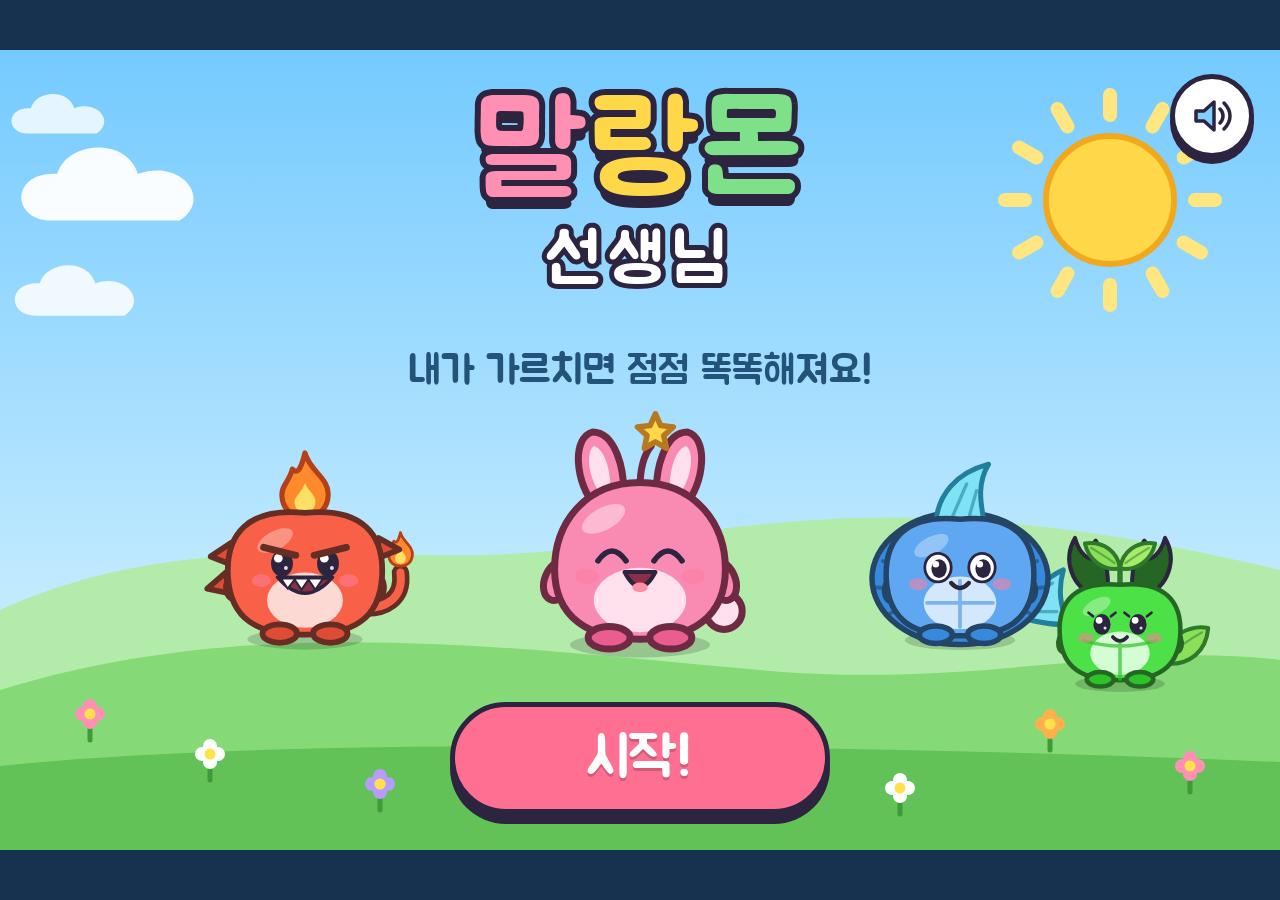
==== commit 6def757b: "말랑몬 선생님: 말랑몬 57종과 이웃 18명, 사람 그림 품질 개선 - 야생 말랑몬을 9종에서 54종으로: 생김새 틀 18가지(동물 6·곤충 6·공룡 6) × 타입 3가지 - 동네" ====
--- a/site/monster/index.html
+++ b/site/monster/index.html
@@ -21,6 +21,7 @@
 <script src="assets/brain.js"></script>
 <script src="assets/monsters.js"></script>
 <script src="assets/art2.js"></script>
+<script src="assets/people.js"></script>
 <script src="assets/world.js"></script>
 <script src="assets/audio.js"></script>
 <script src="assets/game.js"></script>
--- a/site/monster/assets/game.css
+++ b/site/monster/assets/game.css
@@ -308,15 +308,16 @@
 .name-chips { position: absolute; left: 0; right: 0; top: 480px; display: flex; justify-content: center; gap: 18px; }
 .chip { height: 74px; padding: 0 30px; border-radius: 37px; background: #fff; border: 5px solid var(--ink); box-shadow: 0 6px 0 var(--ink); font-size: 36px; }
 .chip:active { transform: translateY(5px); box-shadow: 0 1px 0 var(--ink); }
-.mk-prev { position: absolute; left: 70px; top: 120px; width: 400px; height: 560px; border-radius: 50px; background: rgba(255, 255, 255, .7); border: 6px solid var(--ink); display: flex; flex-direction: column; align-items: center; justify-content: center; }
+.mk-prev { position: absolute; left: 50px; top: 120px; width: 400px; height: 560px; border-radius: 50px; background: rgba(255, 255, 255, .7); border: 6px solid var(--ink); display: flex; flex-direction: column; align-items: center; justify-content: center; }
 .mk-prev .av { width: 300px; height: 425px; }
 .mk-prev .pn { font-size: 46px; }
-.mk-rows { position: absolute; left: 510px; top: 112px; width: 730px; }
-.mk-row { display: flex; align-items: center; gap: 12px; height: 96px; }
-.mk-row .lab { width: 118px; font-size: 30px; text-align: right; padding-right: 8px; color: #23527a; }
-.opt { width: 82px; height: 82px; border-radius: 24px; background: #fff; border: 5px solid var(--ink); box-shadow: 0 5px 0 rgba(45, 36, 64, .3); padding: 0; overflow: hidden; display: flex; align-items: center; justify-content: center; }
-.opt.sw { border-radius: 50%; width: 72px; height: 72px; }
-.opt .av { width: 96px; height: 136px; margin-top: 52px; flex: none; }
+.mk-rows { position: absolute; left: 490px; top: 100px; width: 770px; }
+.mk-row { display: flex; align-items: center; gap: 9px; height: 84px; }
+.mk-row .lab { width: 96px; font-size: 28px; text-align: right; padding-right: 6px; color: #23527a; flex: none; }
+.opt { width: 72px; height: 72px; border-radius: 20px; background: #fff; border: 4px solid var(--ink); box-shadow: 0 5px 0 rgba(45, 36, 64, .3); padding: 0; overflow: hidden; display: flex; align-items: flex-start; justify-content: center; flex: none; }
+.opt.sw { border-radius: 50%; width: 62px; height: 62px; }
+.opt .av { width: 86px; height: 123px; margin-top: 4px; flex: none; }
+.opt.body .av { margin-top: -50px; }
 .opt.on { box-shadow: 0 0 0 7px #ffc93c, 0 5px 0 rgba(45, 36, 64, .3); transform: scale(1.06); }
 .btn-done { right: 50px; bottom: 30px; left: auto; margin: 0; width: 300px; }
 
@@ -327,7 +328,11 @@
 .obj { position: absolute; pointer-events: none; }
 .obj svg { display: block; overflow: visible; }
 .ent { position: absolute; left: 0; top: 0; pointer-events: none; will-change: transform; }
-.ent.pl { width: 84px; height: 119px; margin: -110px 0 0 -42px; }
+.ent.pl { width: 84px; height: 121px; margin: -115px 0 0 -42px; }
+.ent.npc { width: 80px; height: 115px; margin: -109px 0 0 -40px; }
+.ent.npc.grown { width: 86px; height: 146px; margin: -140px 0 0 -43px; }
+.ent.npc .flip { width: 100%; height: 100%; transform-origin: 50% 95%; }
+.kid .p-eyes { transform-box: fill-box; transform-origin: 50% 60%; animation: blink 4.8s infinite; }
 .ent.pl .flip, .ent.pal .flip { width: 100%; height: 100%; transition: transform .12s; }
 .ent.pal { width: 100px; height: 100px; margin: -90px 0 0 -50px; }
 .ent.pal svg, .ent.wd svg { width: 100%; height: 100%; overflow: visible; display: block; }
@@ -356,6 +361,38 @@
 .toast { position: absolute; left: 50%; top: 150px; transform: translateX(-50%); background: #ffc93c; border: 5px solid var(--ink); border-radius: 40px; padding: 8px 34px; font-size: 40px; z-index: 20; box-shadow: 0 8px 0 var(--ink); animation: toast 2.4s var(--pop) both; pointer-events: none; white-space: nowrap; }
 @keyframes toast { 0% { transform: translateX(-50%) scale(.4); opacity: 0; } 12%, 80% { transform: translateX(-50%) scale(1); opacity: 1; } 100% { transform: translateX(-50%) translateY(-30px); opacity: 0; } }
 
+/* ---------- 도감 (탭) ---------- */
+.dx-tabs { position: absolute; left: 30px; top: 116px; display: flex; gap: 10px; z-index: 5; }
+.dx-tab { height: 60px; padding: 0 20px 0 12px; border-radius: 30px; background: #fff; border: 5px solid var(--ink); box-shadow: 0 5px 0 rgba(45, 36, 64, .3); font-size: 30px; display: flex; align-items: center; gap: 6px; }
+.dx-tab svg { width: 38px; height: 38px; }
+.dx-tab small { font-size: 20px; color: #6c6485; margin-left: 4px; }
+.dx-tab.on { background: var(--sun); transform: translateY(3px); box-shadow: 0 2px 0 rgba(45, 36, 64, .3); }
+.dx-body { position: absolute; left: 30px; top: 190px; width: 800px; }
+.dx-lab { height: 28px; font-size: 22px; color: #23527a; padding-left: 6px; line-height: 28px; }
+.dx-row { display: flex; flex-wrap: wrap; gap: 8px; margin-bottom: 4px; }
+.dx-cell { position: relative; width: 125px; height: 158px; border-radius: 22px; border: 4px solid var(--ink); background: #fff; box-shadow: 0 5px 0 rgba(45, 36, 64, .2); overflow: hidden; padding: 0; flex: none; }
+.dx-cell.t-fire { background: var(--fire-s); } .dx-cell.t-water { background: var(--water-s); } .dx-cell.t-grass { background: var(--grass-s); }
+.dx-cell .mini { position: absolute; left: 50%; top: 4px; width: 116px; height: 116px; margin-left: -58px; }
+.dx-cell .nm { position: absolute; left: 0; right: 0; bottom: 5px; text-align: center; font-size: 21px; white-space: nowrap; }
+.dx-cell .cnt { position: absolute; right: 6px; top: 5px; font-size: 18px; background: #fff; border: 3px solid var(--ink); border-radius: 14px; padding: 0 8px; z-index: 2; }
+.dx-cell.unknown { background: #e9e6f2; } .dx-cell.unknown .nm { color: #9a94ad; }
+.dx-cell.ppl { height: 184px; background: #fff7e6; }
+.dx-cell.ppl .mini { width: 92px; height: 150px; margin-left: -46px; top: 2px; display: flex; align-items: flex-end; }
+.dx-cell.ppl .mini svg { width: 100%; height: auto; }
+.dx-cell.ppl .mini.shadow svg { filter: brightness(0) opacity(.25); }
+.dx-cell.ppl .nm { font-size: 18px; }
+.dx-cell.ppl.unknown { background: #e9e6f2; }
+.dx-big { display: flex; gap: 14px; }
+.dx-cell.big { width: 252px; height: 420px; border-radius: 34px; }
+.dx-cell.big.legend { background: linear-gradient(#fff3b8, #ffd66e); border-color: #b7791f; box-shadow: 0 7px 0 #b7791f; }
+.dx-cell.big .mini { width: 240px; height: 264px; margin-left: -120px; top: 20px; }
+.dx-cell.big .nm { bottom: 62px; font-size: 44px; }
+.dx-cell.big .sub { position: absolute; left: 0; right: 0; bottom: 26px; text-align: center; font-size: 24px; color: #6c6485; }
+.scr-dex .mem { top: 190px; right: 24px; width: 400px; height: 580px; }
+.scr-dex .mem-row { height: 134px; }
+.lair .prog { flex-wrap: wrap; width: 76px; justify-content: center; }
+.lair .prog i { width: 15px; height: 15px; border-width: 3px; }
+
 @media (prefers-reduced-motion: reduce) {
   .cloud, .sun-rays, .logo span, .btn.pulse, .evo .rays { animation: none !important; }
 }
